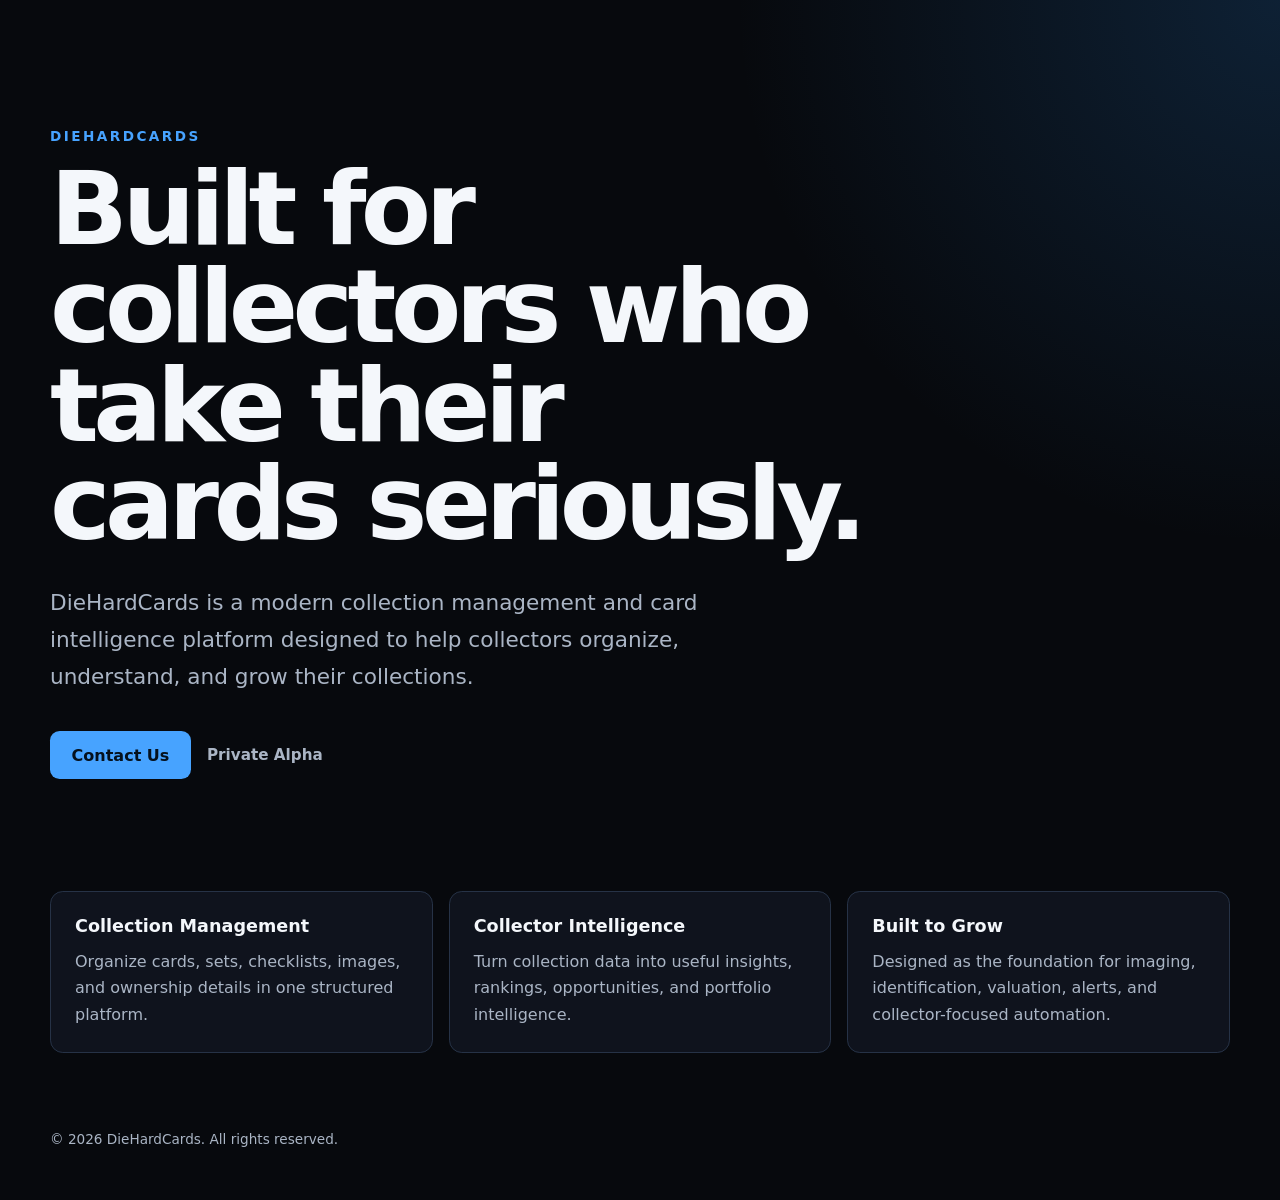
==== public/index.html @ bf331c27 "Configure Cloudflare static asset deployment" ====
<!DOCTYPE html>
<html lang="en">
<head>
    <meta charset="UTF-8">
    <meta
        name="viewport"
        content="width=device-width, initial-scale=1.0"
    >

    <title>DieHardCards | Built for Serious Collectors</title>

    <meta
        name="description"
        content="DieHardCards is a modern collection management and card intelligence platform built for serious collectors."
    >

    <link rel="stylesheet" href="/assets/css/styles.css">
</head>

<body>
    <main class="hero">
        <div class="hero__content">
            <p class="eyebrow">DieHardCards</p>

            <h1>
                Built for collectors who take their cards seriously.
            </h1>

            <p class="intro">
                DieHardCards is a modern collection management and card
                intelligence platform designed to help collectors organize,
                understand, and grow their collections.
            </p>

            <div class="actions">
                <a class="button button--primary" href="mailto:hello@diehard.cards">
                    Contact Us
                </a>

                <span class="status">
                    Private Alpha
                </span>
            </div>
        </div>

        <div class="feature-grid">
            <article>
                <h2>Collection Management</h2>
                <p>
                    Organize cards, sets, checklists, images, and ownership
                    details in one structured platform.
                </p>
            </article>

            <article>
                <h2>Collector Intelligence</h2>
                <p>
                    Turn collection data into useful insights, rankings,
                    opportunities, and portfolio intelligence.
                </p>
            </article>

            <article>
                <h2>Built to Grow</h2>
                <p>
                    Designed as the foundation for imaging, identification,
                    valuation, alerts, and collector-focused automation.
                </p>
            </article>
        </div>
    </main>

    <footer>
        <p>
            &copy; <span id="year"></span> DieHardCards.
            All rights reserved.
        </p>
    </footer>

    <script>
        document.getElementById("year").textContent =
            new Date().getFullYear();
    </script>
</body>
</html>
---- assets/css/styles.css ----
:root {
    color-scheme: dark;

    --background: #07090d;
    --surface: #111722;
    --surface-border: #263246;
    --text: #f4f7fb;
    --muted: #aab5c5;
    --accent: #47a3ff;
    --accent-hover: #70b8ff;
    --max-width: 1180px;
}

* {
    box-sizing: border-box;
}

html {
    min-height: 100%;
}

body {
    min-height: 100vh;
    margin: 0;
    color: var(--text);
    background:
        radial-gradient(
            circle at top right,
            rgba(36, 108, 178, 0.24),
            transparent 34rem
        ),
        var(--background);
    font-family:
        Inter,
        ui-sans-serif,
        system-ui,
        -apple-system,
        BlinkMacSystemFont,
        "Segoe UI",
        sans-serif;
}

.hero {
    width: min(calc(100% - 2rem), var(--max-width));
    margin: 0 auto;
    padding: 8rem 0 4rem;
}

.hero__content {
    max-width: 820px;
}

.eyebrow {
    margin: 0 0 1rem;
    color: var(--accent);
    font-size: 0.85rem;
    font-weight: 800;
    letter-spacing: 0.18em;
    text-transform: uppercase;
}

h1 {
    max-width: 900px;
    margin: 0;
    font-size: clamp(3rem, 8vw, 6.75rem);
    line-height: 0.96;
    letter-spacing: -0.055em;
}

.intro {
    max-width: 720px;
    margin: 2rem 0 0;
    color: var(--muted);
    font-size: clamp(1.1rem, 2vw, 1.35rem);
    line-height: 1.7;
}

.actions {
    display: flex;
    flex-wrap: wrap;
    align-items: center;
    gap: 1rem;
    margin-top: 2.25rem;
}

.button {
    display: inline-flex;
    min-height: 3rem;
    align-items: center;
    justify-content: center;
    padding: 0.75rem 1.35rem;
    border-radius: 0.6rem;
    font-weight: 750;
    text-decoration: none;
    transition:
        background-color 160ms ease,
        transform 160ms ease;
}

.button:hover {
    transform: translateY(-1px);
}

.button--primary {
    color: #05111e;
    background: var(--accent);
}

.button--primary:hover {
    background: var(--accent-hover);
}

.status {
    color: var(--muted);
    font-size: 0.95rem;
    font-weight: 650;
}

.feature-grid {
    display: grid;
    grid-template-columns: repeat(3, 1fr);
    gap: 1rem;
    margin-top: 7rem;
}

.feature-grid article {
    padding: 1.5rem;
    border: 1px solid var(--surface-border);
    border-radius: 0.8rem;
    background: rgba(17, 23, 34, 0.78);
}

.feature-grid h2 {
    margin: 0;
    font-size: 1.1rem;
}

.feature-grid p {
    margin: 0.8rem 0 0;
    color: var(--muted);
    line-height: 1.65;
}

footer {
    width: min(calc(100% - 2rem), var(--max-width));
    margin: 0 auto;
    padding: 0 0 2.5rem;
    color: var(--muted);
    font-size: 0.85rem;
}

@media (max-width: 760px) {
    .hero {
        padding-top: 5rem;
    }

    .feature-grid {
        grid-template-columns: 1fr;
        margin-top: 4rem;
    }
}
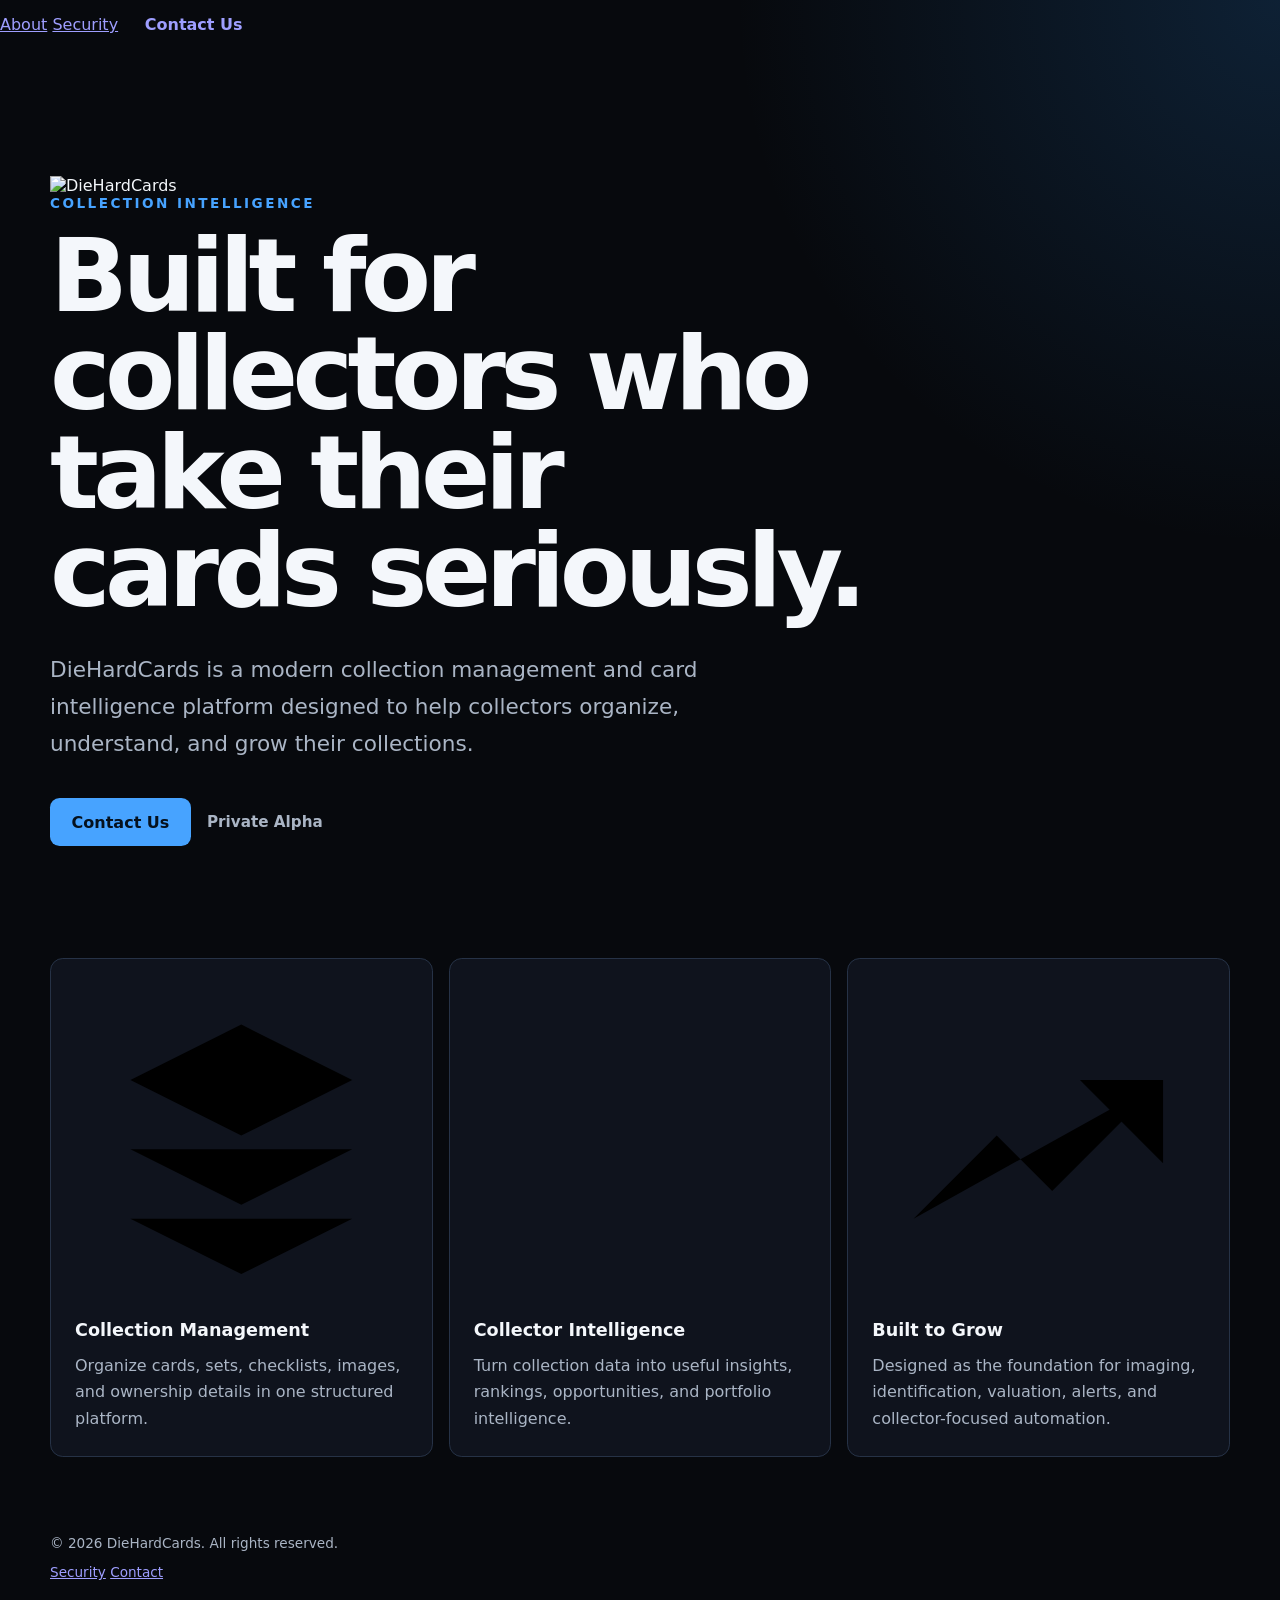
==== commit 47b8ae28: "Refresh website branding and integrate production web assets" ====
--- a/public/index.html
+++ b/public/index.html
@@ -14,13 +14,56 @@
         content="DieHardCards is a modern collection management and card intelligence platform built for serious collectors."
     >
 
+    <link rel="canonical" href="https://diehard.cards/">
+
+    <meta property="og:type" content="website">
+    <meta property="og:title" content="DieHardCards | Built for Serious Collectors">
+    <meta
+        property="og:description"
+        content="Modern collection management and card intelligence built for serious collectors."
+    >
+    <meta property="og:url" content="https://diehard.cards/">
+    <meta property="og:image" content="https://diehard.cards/assets/images/diehardcards-logo-1024.png">
+    <meta property="og:image:width" content="1024">
+    <meta property="og:image:height" content="1024">
+    <meta property="og:image:alt" content="DieHardCards logo">
+    <meta name="twitter:card" content="summary_large_image">
+    <meta name="twitter:title" content="DieHardCards | Built for Serious Collectors">
+    <meta name="twitter:description" content="Modern collection management and card intelligence built for serious collectors.">
+    <meta name="twitter:image" content="https://diehard.cards/assets/images/diehardcards-logo-1024.png">
+    <meta name="twitter:image:alt" content="DieHardCards logo">
+    <meta name="theme-color" content="#0c2340">
+
     <link rel="stylesheet" href="/assets/css/styles.css">
+    <link rel="icon" href="/assets/icons/favicon.ico" sizes="any">
+    <link rel="icon" href="/assets/icons/favicon-32x32.png" type="image/png" sizes="32x32">
+    <link rel="icon" href="/assets/icons/favicon-16x16.png" type="image/png" sizes="16x16">
+    <link rel="apple-touch-icon" href="/assets/icons/apple-touch-icon.png" sizes="180x180">
+    <link rel="manifest" href="/site.webmanifest">
 </head>
 
 <body>
+    <header class="site-header">
+        <nav class="site-nav" aria-label="Primary navigation">
+            <a href="#about">About</a>
+            <a href="/security/">Security</a>
+            <a class="button button--compact" href="mailto:hello@diehard.cards">Contact Us</a>
+        </nav>
+    </header>
+
     <main class="hero">
         <div class="hero__content">
-            <p class="eyebrow">DieHardCards</p>
+            <img
+                class="brand-logo"
+                src="/assets/images/diehardcards-logo-512.png"
+                srcset="/assets/images/diehardcards-logo-512.png 512w, /assets/images/diehardcards-logo-1024.png 1024w"
+                sizes="(max-width: 520px) calc(100vw - 32px), 384px"
+                width="512"
+                height="512"
+                alt="DieHardCards"
+            >
+
+            <p class="eyebrow">Collection intelligence</p>
 
             <h1>
                 Built for collectors who take their cards seriously.
@@ -43,8 +86,12 @@
             </div>
         </div>
 
-        <div class="feature-grid">
+        <section class="feature-grid" id="about" aria-label="About DieHardCards">
             <article>
+                <svg class="feature-icon" viewBox="0 0 24 24" aria-hidden="true">
+                    <path d="M4 7 12 3l8 4-8 4-8-4Z"/>
+                    <path d="m4 12 8 4 8-4M4 17l8 4 8-4"/>
+                </svg>
                 <h2>Collection Management</h2>
                 <p>
                     Organize cards, sets, checklists, images, and ownership
@@ -53,6 +100,9 @@
             </article>
 
             <article>
+                <svg class="feature-icon" viewBox="0 0 24 24" aria-hidden="true">
+                    <path d="M4 20V10M10 20V4M16 20v-7M22 20V7"/>
+                </svg>
                 <h2>Collector Intelligence</h2>
                 <p>
                     Turn collection data into useful insights, rankings,
@@ -61,20 +111,28 @@
             </article>
 
             <article>
+                <svg class="feature-icon" viewBox="0 0 24 24" aria-hidden="true">
+                    <path d="m3 17 6-6 4 4 8-8"/>
+                    <path d="M15 7h6v6"/>
+                </svg>
                 <h2>Built to Grow</h2>
                 <p>
                     Designed as the foundation for imaging, identification,
                     valuation, alerts, and collector-focused automation.
                 </p>
             </article>
-        </div>
+        </section>
     </main>
 
-    <footer>
+    <footer class="site-footer">
         <p>
             &copy; <span id="year"></span> DieHardCards.
             All rights reserved.
         </p>
+        <nav class="footer-nav" aria-label="Footer navigation">
+            <a href="/security/">Security</a>
+            <a href="mailto:hello@diehard.cards">Contact</a>
+        </nav>
     </footer>
 
     <script>
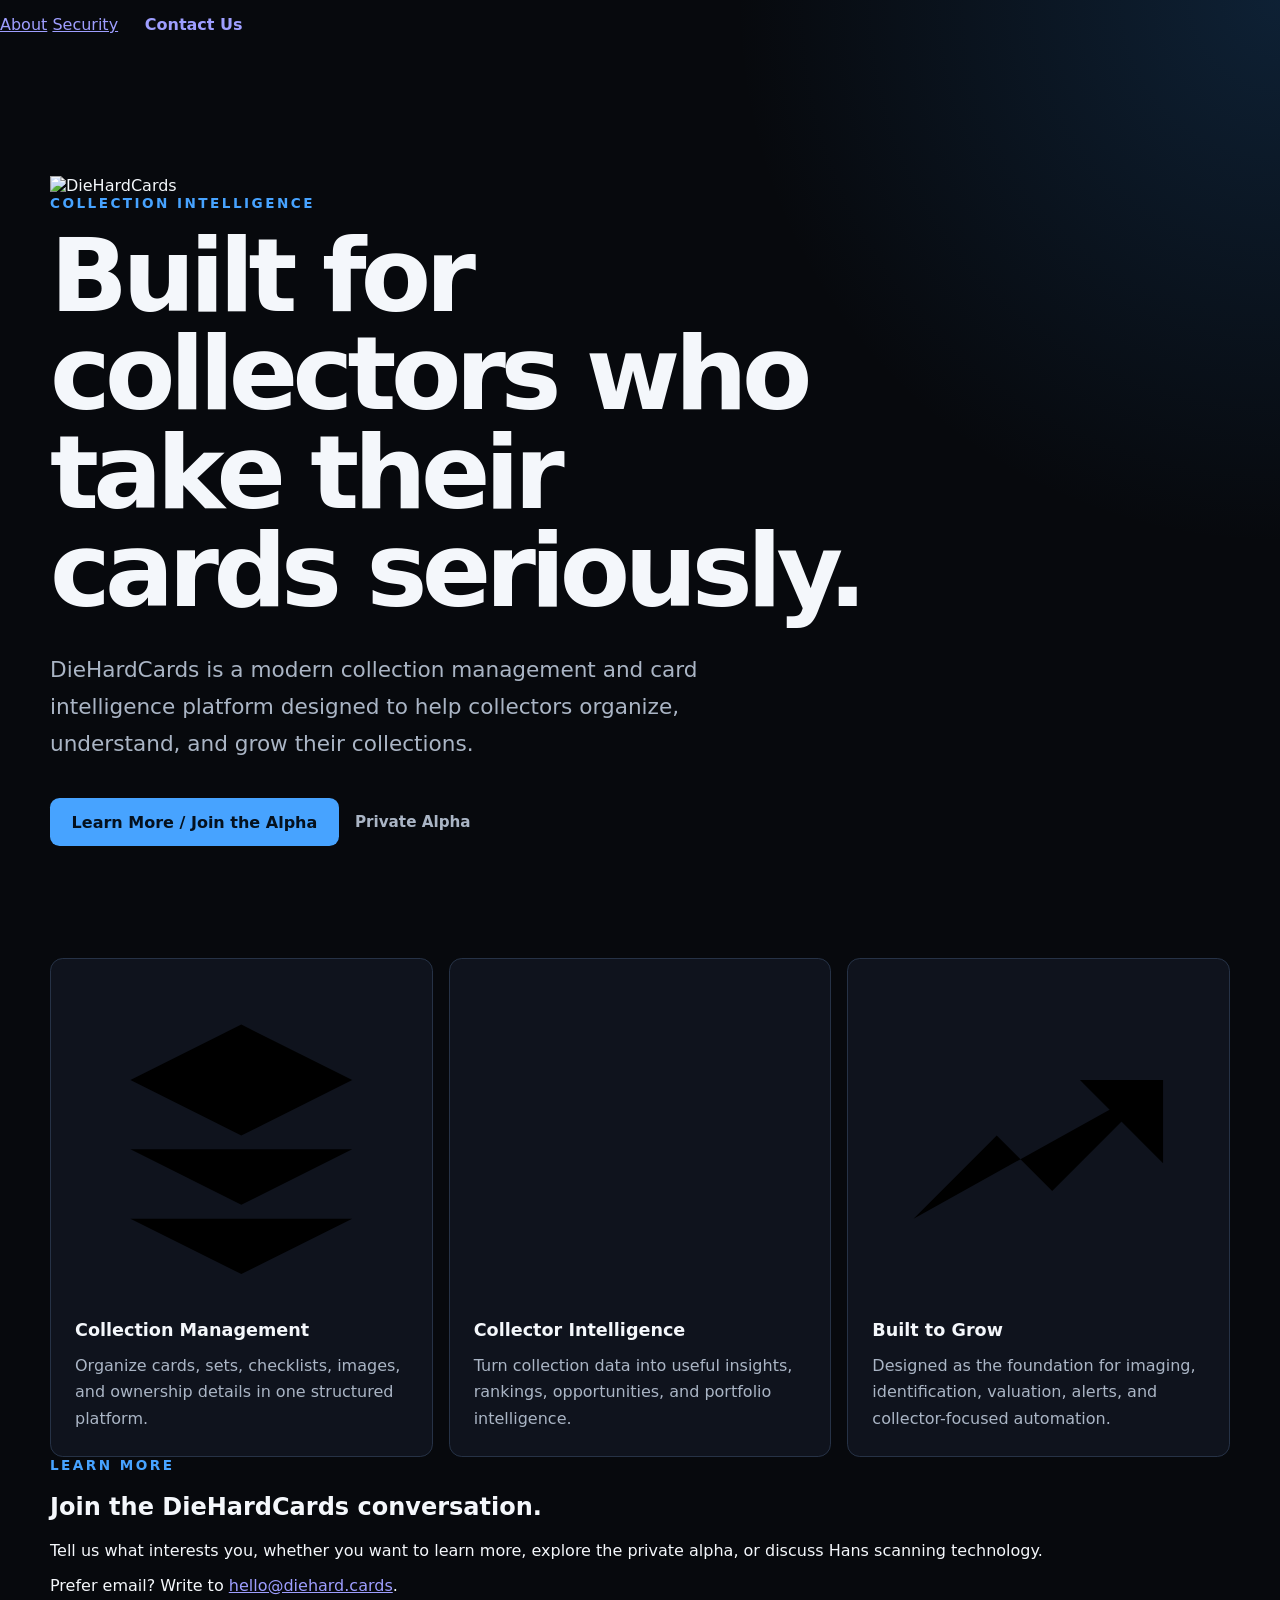
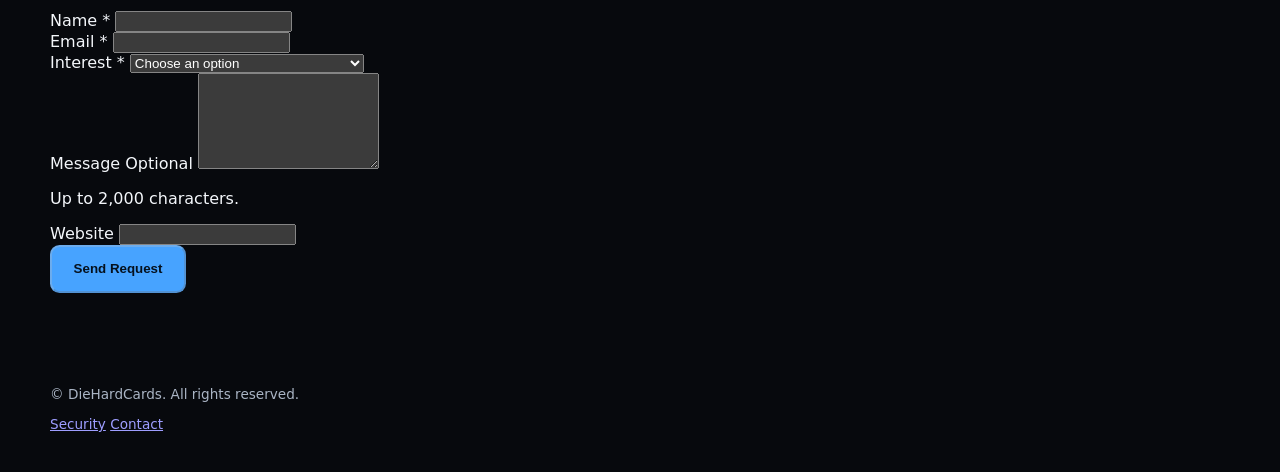
==== commit 45f21496: "feat: add secure website contact form" ====
--- a/public/index.html
+++ b/public/index.html
@@ -47,7 +47,7 @@
         <nav class="site-nav" aria-label="Primary navigation">
             <a href="#about">About</a>
             <a href="/security/">Security</a>
-            <a class="button button--compact" href="mailto:hello@diehard.cards">Contact Us</a>
+            <a class="button button--compact" href="#learn-more">Contact Us</a>
         </nav>
     </header>
 
@@ -76,8 +76,8 @@
             </p>
 
             <div class="actions">
-                <a class="button button--primary" href="mailto:hello@diehard.cards">
-                    Contact Us
+                <a class="button button--primary" href="#learn-more">
+                    Learn More / Join the Alpha
                 </a>
 
                 <span class="status">
@@ -122,6 +122,68 @@
                 </p>
             </article>
         </section>
+
+        <section class="contact-section" id="learn-more" aria-labelledby="contact-heading">
+            <div class="contact-section__intro">
+                <p class="eyebrow">Learn more</p>
+                <h2 id="contact-heading">Join the DieHardCards conversation.</h2>
+                <p>
+                    Tell us what interests you, whether you want to learn more,
+                    explore the private alpha, or discuss Hans scanning technology.
+                </p>
+                <p class="contact-fallback">
+                    Prefer email? Write to
+                    <a href="mailto:hello@diehard.cards">hello@diehard.cards</a>.
+                </p>
+            </div>
+
+            <form class="contact-form" id="contact-form">
+                <div class="form-field">
+                    <label for="contact-name">Name <span aria-hidden="true">*</span></label>
+                    <input id="contact-name" name="name" type="text" autocomplete="name" minlength="2" maxlength="100" required>
+                </div>
+
+                <div class="form-field">
+                    <label for="contact-email">Email <span aria-hidden="true">*</span></label>
+                    <input id="contact-email" name="email" type="email" autocomplete="email" maxlength="254" required>
+                </div>
+
+                <div class="form-field form-field--full">
+                    <label for="contact-interest">Interest <span aria-hidden="true">*</span></label>
+                    <select id="contact-interest" name="interest" required>
+                        <option value="">Choose an option</option>
+                        <option value="learn_more">Learning more about DieHardCards</option>
+                        <option value="private_alpha">Joining the private alpha</option>
+                        <option value="hans">Hans scanning technology</option>
+                        <option value="other">Something else</option>
+                    </select>
+                </div>
+
+                <div class="form-field form-field--full">
+                    <label for="contact-message">Message <span class="form-optional">Optional</span></label>
+                    <textarea id="contact-message" name="message" rows="6" maxlength="2000"></textarea>
+                    <p class="form-hint">Up to 2,000 characters.</p>
+                </div>
+
+                <div class="form-honeypot" aria-hidden="true">
+                    <label for="contact-website">Website</label>
+                    <input id="contact-website" name="website" type="text" tabindex="-1" autocomplete="off">
+                </div>
+
+                <input id="contact-started-at" name="startedAt" type="hidden">
+
+                <div class="form-field form-field--full">
+                    <div id="turnstile-widget" class="turnstile-widget" aria-label="Security verification"></div>
+                </div>
+
+                <div class="form-submit form-field--full">
+                    <button class="button button--primary" id="contact-submit" type="submit" disabled>
+                        Send Request
+                    </button>
+                    <p class="form-status" id="contact-status" role="status" aria-live="polite"></p>
+                </div>
+            </form>
+        </section>
     </main>
 
     <footer class="site-footer">
@@ -131,13 +193,11 @@
         </p>
         <nav class="footer-nav" aria-label="Footer navigation">
             <a href="/security/">Security</a>
-            <a href="mailto:hello@diehard.cards">Contact</a>
+            <a href="#learn-more">Contact</a>
         </nav>
     </footer>
 
-    <script>
-        document.getElementById("year").textContent =
-            new Date().getFullYear();
-    </script>
+    <script src="https://challenges.cloudflare.com/turnstile/v0/api.js?render=explicit" defer></script>
+    <script src="/assets/js/contact-form.js" defer></script>
 </body>
 </html>
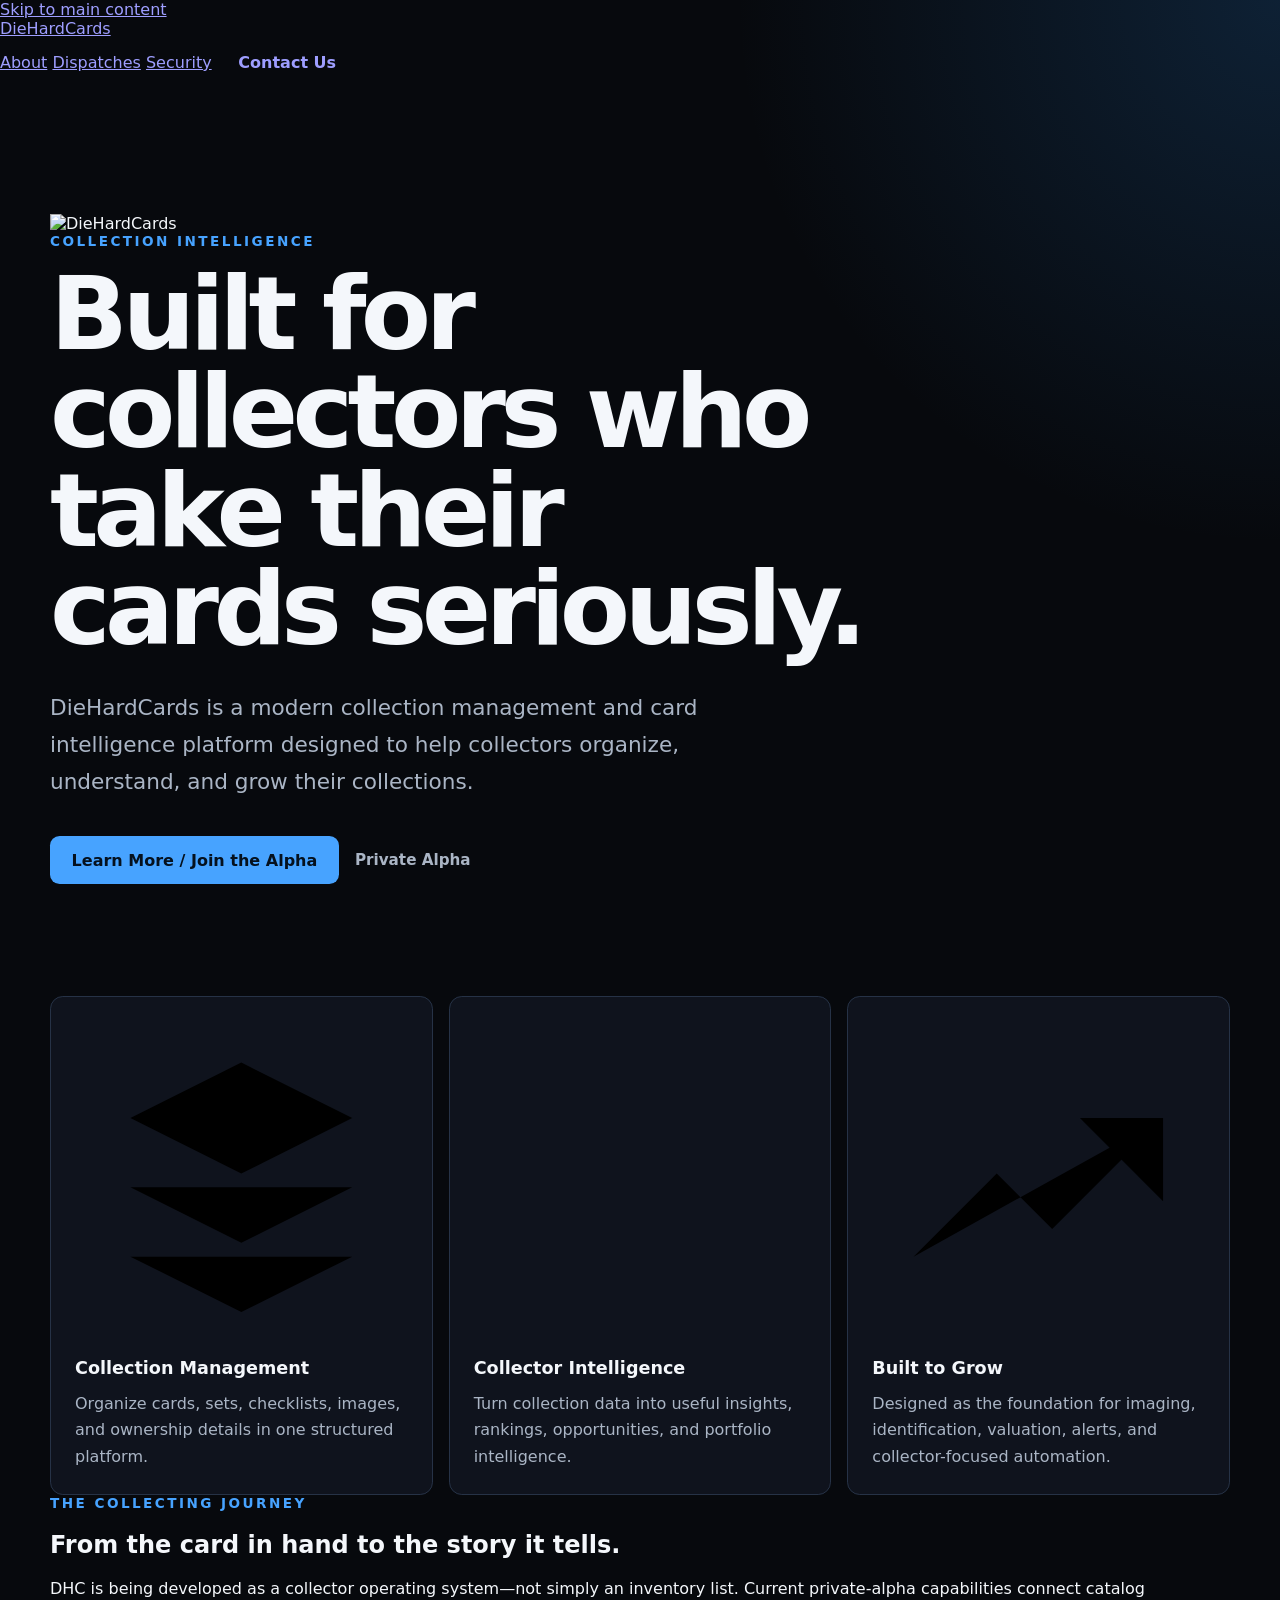
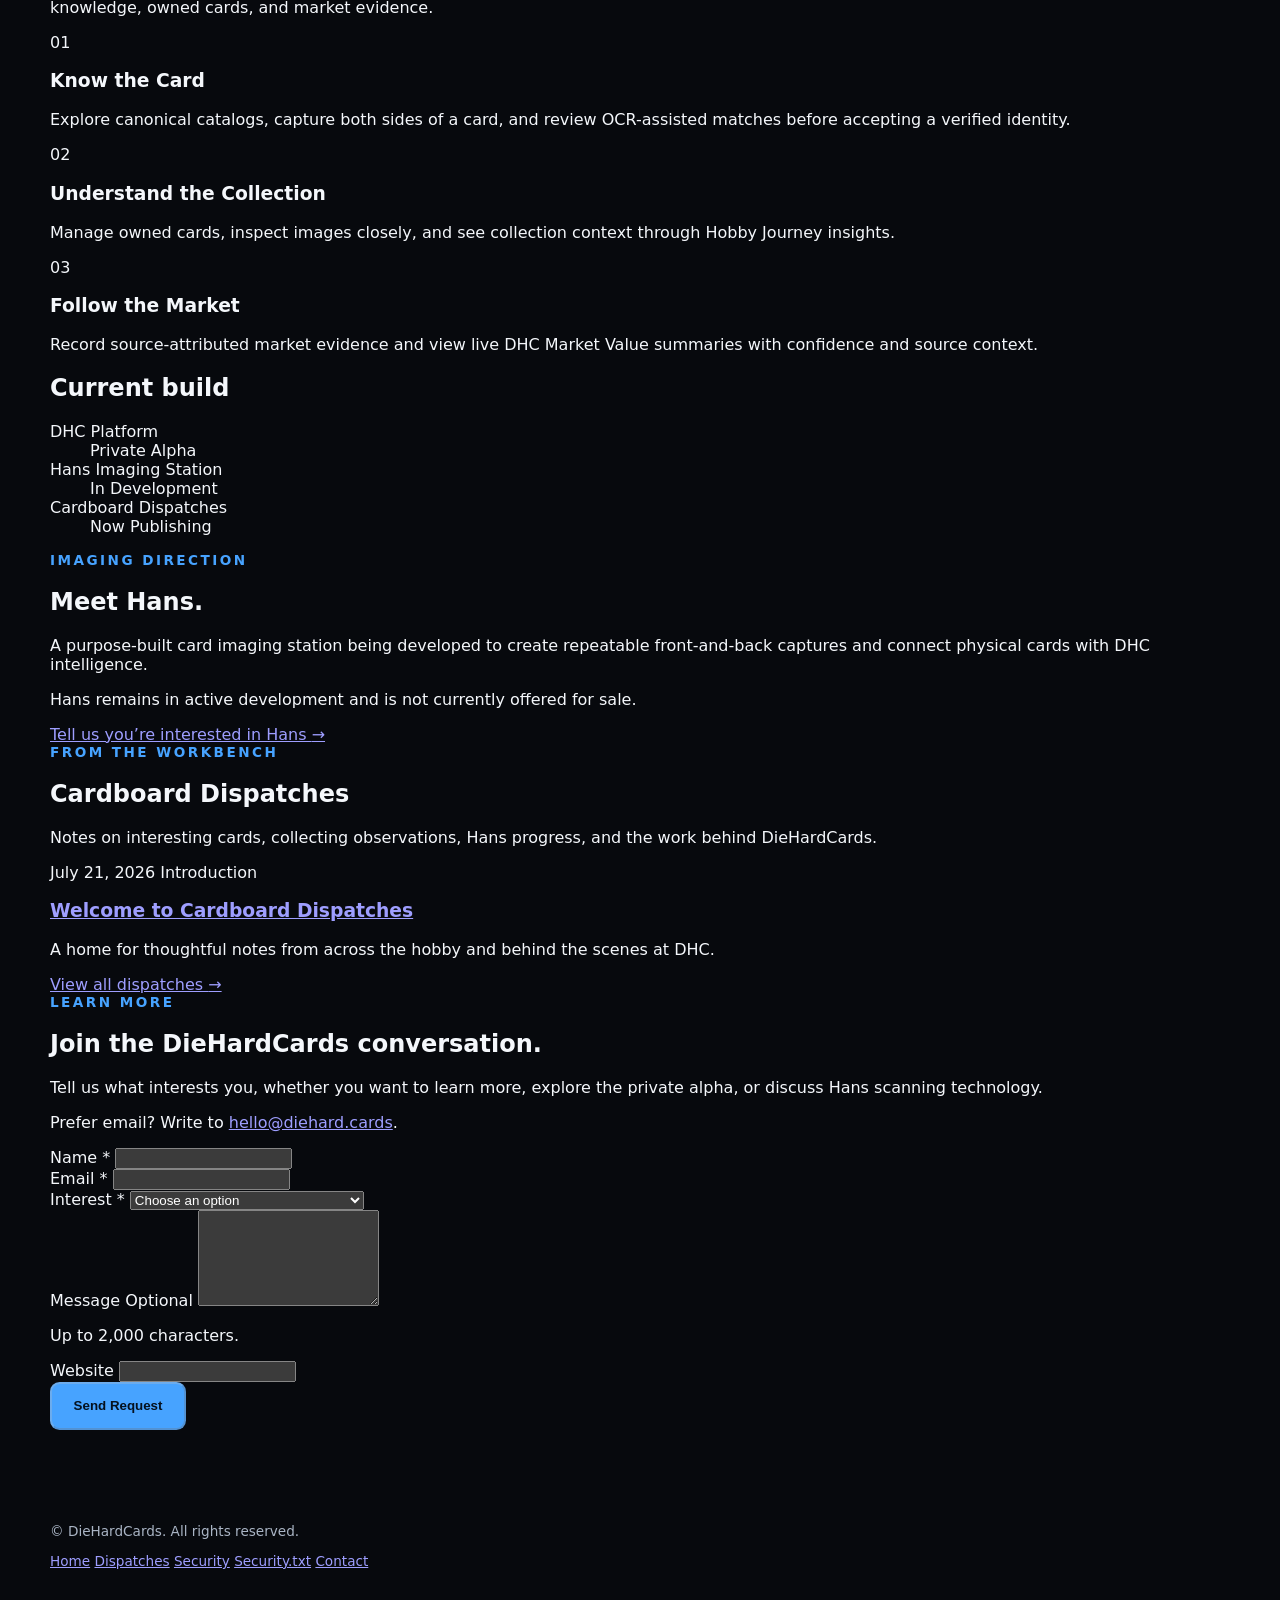
==== commit 42d0a628: "feat: add Cardboard Dispatches and polish public website" ====
--- a/public/index.html
+++ b/public/index.html
@@ -43,15 +43,21 @@
 </head>
 
 <body>
+    <a class="skip-link" href="#main-content">Skip to main content</a>
+
     <header class="site-header">
         <nav class="site-nav" aria-label="Primary navigation">
-            <a href="#about">About</a>
-            <a href="/security/">Security</a>
-            <a class="button button--compact" href="#learn-more">Contact Us</a>
+            <a class="site-brand" href="/" aria-label="DieHardCards home" aria-current="page">DieHardCards</a>
+            <div class="site-nav__links">
+                <a href="#about">About</a>
+                <a href="/dispatches/">Dispatches</a>
+                <a href="/security/">Security</a>
+                <a class="button button--compact" href="#learn-more">Contact Us</a>
+            </div>
         </nav>
     </header>
 
-    <main class="hero">
+    <main class="hero" id="main-content">
         <div class="hero__content">
             <img
                 class="brand-logo"
@@ -61,6 +67,8 @@
                 width="512"
                 height="512"
                 alt="DieHardCards"
+                decoding="async"
+                fetchpriority="high"
             >
 
             <p class="eyebrow">Collection intelligence</p>
@@ -121,6 +129,110 @@
                     valuation, alerts, and collector-focused automation.
                 </p>
             </article>
+        </section>
+
+        <section class="journey-section" aria-labelledby="journey-heading">
+            <div class="section-heading">
+                <p class="eyebrow">The collecting journey</p>
+                <h2 id="journey-heading">From the card in hand to the story it tells.</h2>
+                <p>
+                    DHC is being developed as a collector operating system—not
+                    simply an inventory list. Current private-alpha capabilities
+                    connect catalog knowledge, owned cards, and market evidence.
+                </p>
+            </div>
+
+            <div class="capability-grid">
+                <article>
+                    <p class="capability-grid__number" aria-hidden="true">01</p>
+                    <h3>Know the Card</h3>
+                    <p>
+                        Explore canonical catalogs, capture both sides of a card,
+                        and review OCR-assisted matches before accepting a verified
+                        identity.
+                    </p>
+                </article>
+                <article>
+                    <p class="capability-grid__number" aria-hidden="true">02</p>
+                    <h3>Understand the Collection</h3>
+                    <p>
+                        Manage owned cards, inspect images closely, and see
+                        collection context through Hobby Journey insights.
+                    </p>
+                </article>
+                <article>
+                    <p class="capability-grid__number" aria-hidden="true">03</p>
+                    <h3>Follow the Market</h3>
+                    <p>
+                        Record source-attributed market evidence and view live DHC
+                        Market Value summaries with confidence and source context.
+                    </p>
+                </article>
+            </div>
+        </section>
+
+        <aside class="build-status" aria-labelledby="build-status-heading">
+            <h2 id="build-status-heading">Current build</h2>
+            <dl>
+                <div>
+                    <dt>DHC Platform</dt>
+                    <dd>Private Alpha</dd>
+                </div>
+                <div>
+                    <dt>Hans Imaging Station</dt>
+                    <dd>In Development</dd>
+                </div>
+                <div>
+                    <dt>Cardboard Dispatches</dt>
+                    <dd>Now Publishing</dd>
+                </div>
+            </dl>
+        </aside>
+
+        <section class="hans-section" aria-labelledby="hans-heading">
+            <div>
+                <p class="eyebrow">Imaging direction</p>
+                <h2 id="hans-heading">Meet Hans.</h2>
+            </div>
+            <div>
+                <p class="hans-section__lead">
+                    A purpose-built card imaging station being developed to create
+                    repeatable front-and-back captures and connect physical cards
+                    with DHC intelligence.
+                </p>
+                <p>
+                    Hans remains in active development and is not currently
+                    offered for sale.
+                </p>
+                <a class="text-link" href="#learn-more">Tell us you’re interested in Hans <span aria-hidden="true">→</span></a>
+            </div>
+        </section>
+
+        <section class="dispatch-teaser" aria-labelledby="dispatch-heading">
+            <div class="section-heading">
+                <p class="eyebrow">From the workbench</p>
+                <h2 id="dispatch-heading">Cardboard Dispatches</h2>
+                <p>
+                    Notes on interesting cards, collecting observations, Hans
+                    progress, and the work behind DieHardCards.
+                </p>
+            </div>
+            <article class="dispatch-card">
+                <p class="dispatch-card__meta">
+                    <time datetime="2026-07-21">July 21, 2026</time>
+                    <span>Introduction</span>
+                </p>
+                <h3>
+                    <a href="/dispatches/welcome-to-cardboard-dispatches/">
+                        Welcome to Cardboard Dispatches
+                    </a>
+                </h3>
+                <p>
+                    A home for thoughtful notes from across the hobby and behind
+                    the scenes at DHC.
+                </p>
+            </article>
+            <a class="text-link" href="/dispatches/">View all dispatches <span aria-hidden="true">→</span></a>
         </section>
 
         <section class="contact-section" id="learn-more" aria-labelledby="contact-heading">
@@ -192,7 +304,10 @@
             All rights reserved.
         </p>
         <nav class="footer-nav" aria-label="Footer navigation">
+            <a href="/">Home</a>
+            <a href="/dispatches/">Dispatches</a>
             <a href="/security/">Security</a>
+            <a href="/.well-known/security.txt">Security.txt</a>
             <a href="#learn-more">Contact</a>
         </nav>
     </footer>
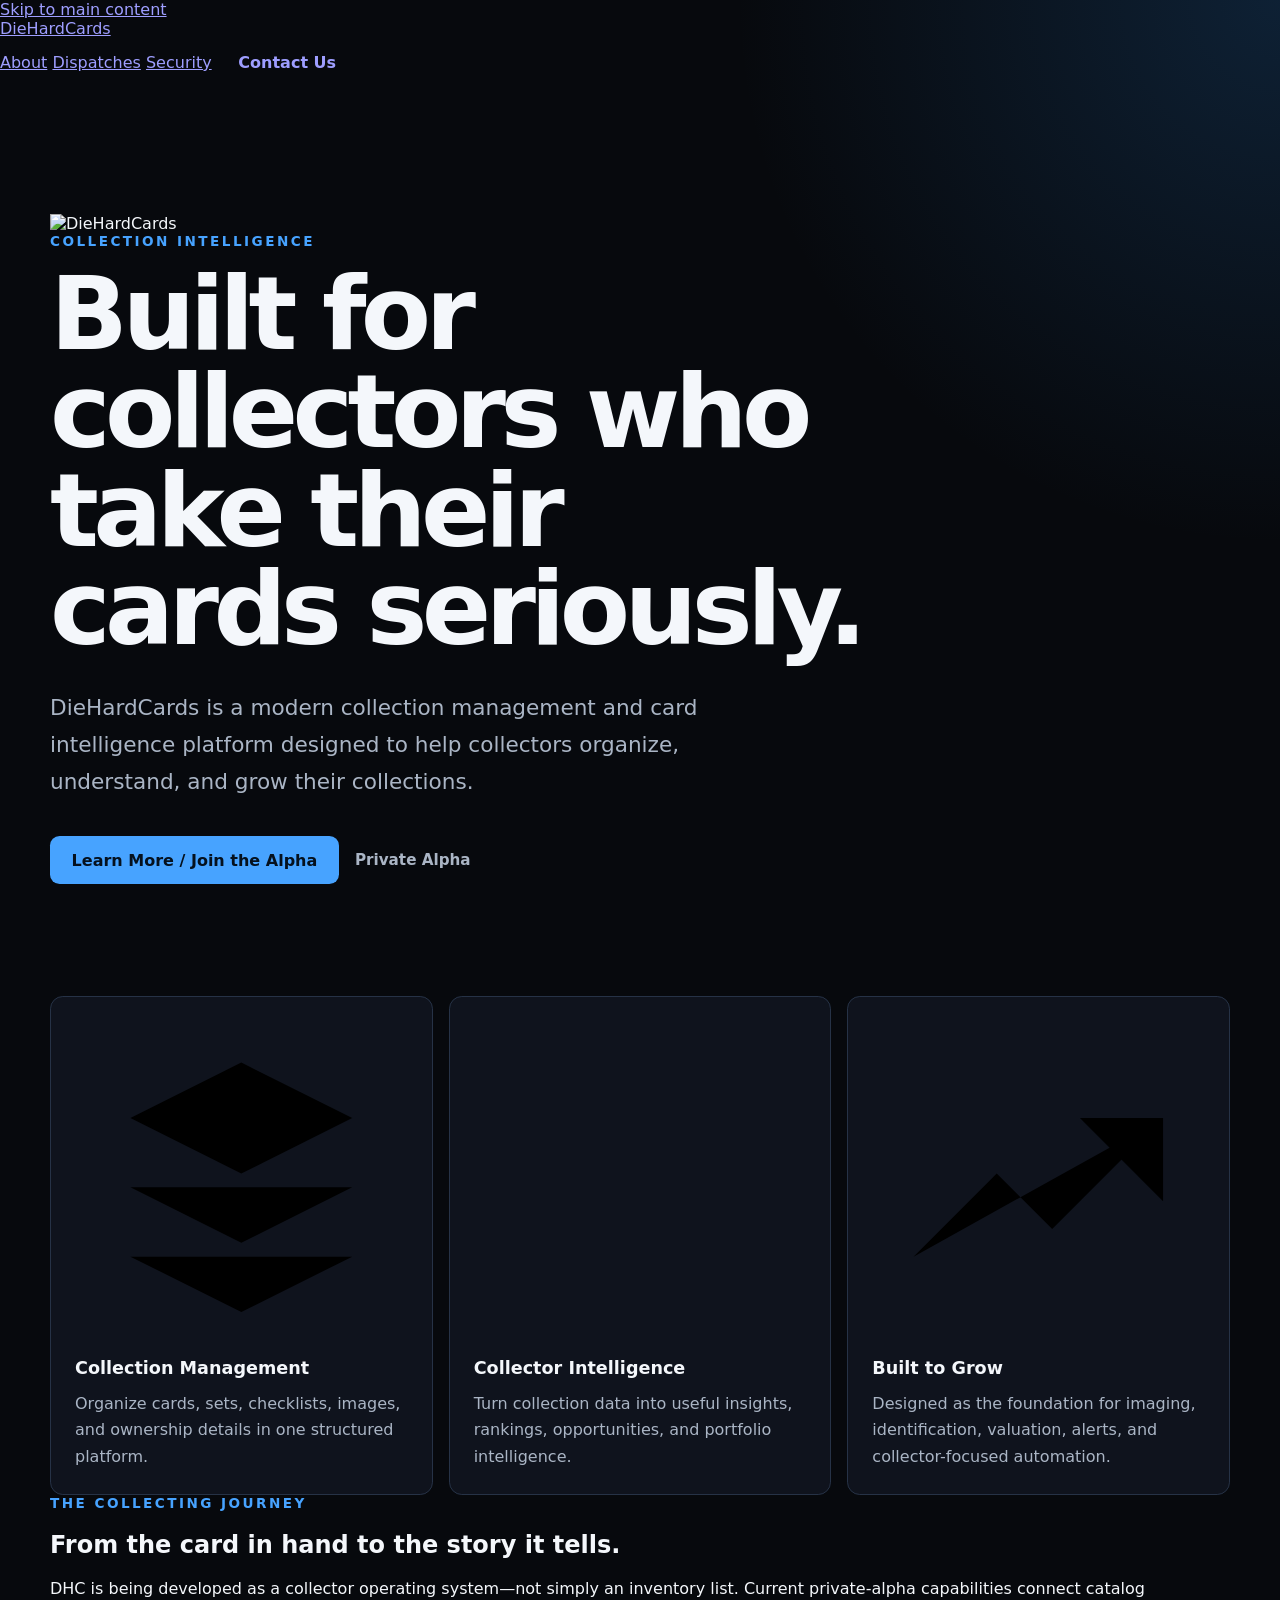
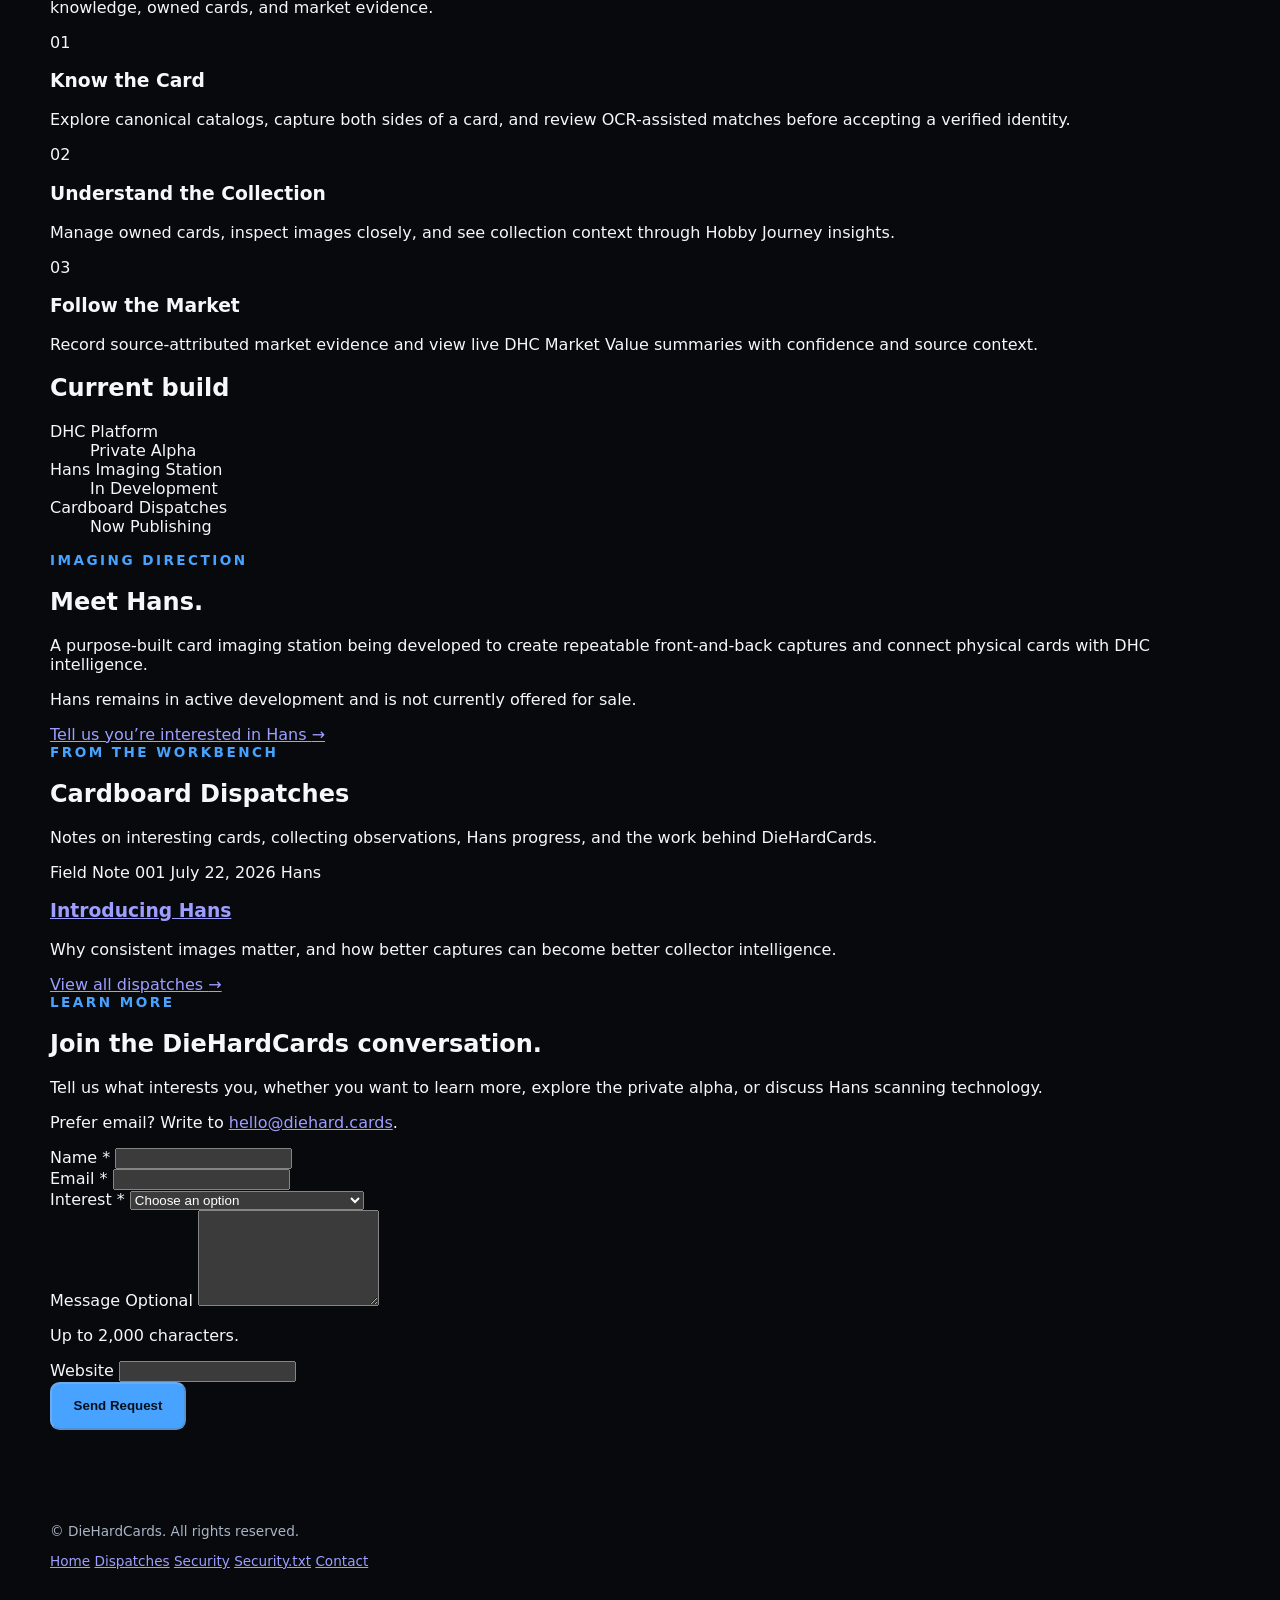
==== commit 597244c7: "feat: introduce DHC Field Notes editorial system" ====
--- a/public/index.html
+++ b/public/index.html
@@ -219,17 +219,18 @@
             </div>
             <article class="dispatch-card">
                 <p class="dispatch-card__meta">
-                    <time datetime="2026-07-21">July 21, 2026</time>
-                    <span>Introduction</span>
+                    <span>Field Note 001</span>
+                    <time datetime="2026-07-22">July 22, 2026</time>
+                    <span>Hans</span>
                 </p>
                 <h3>
-                    <a href="/dispatches/welcome-to-cardboard-dispatches/">
-                        Welcome to Cardboard Dispatches
+                    <a href="/dispatches/introducing-hans/">
+                        Introducing Hans
                     </a>
                 </h3>
                 <p>
-                    A home for thoughtful notes from across the hobby and behind
-                    the scenes at DHC.
+                    Why consistent images matter, and how better captures can
+                    become better collector intelligence.
                 </p>
             </article>
             <a class="text-link" href="/dispatches/">View all dispatches <span aria-hidden="true">→</span></a>
